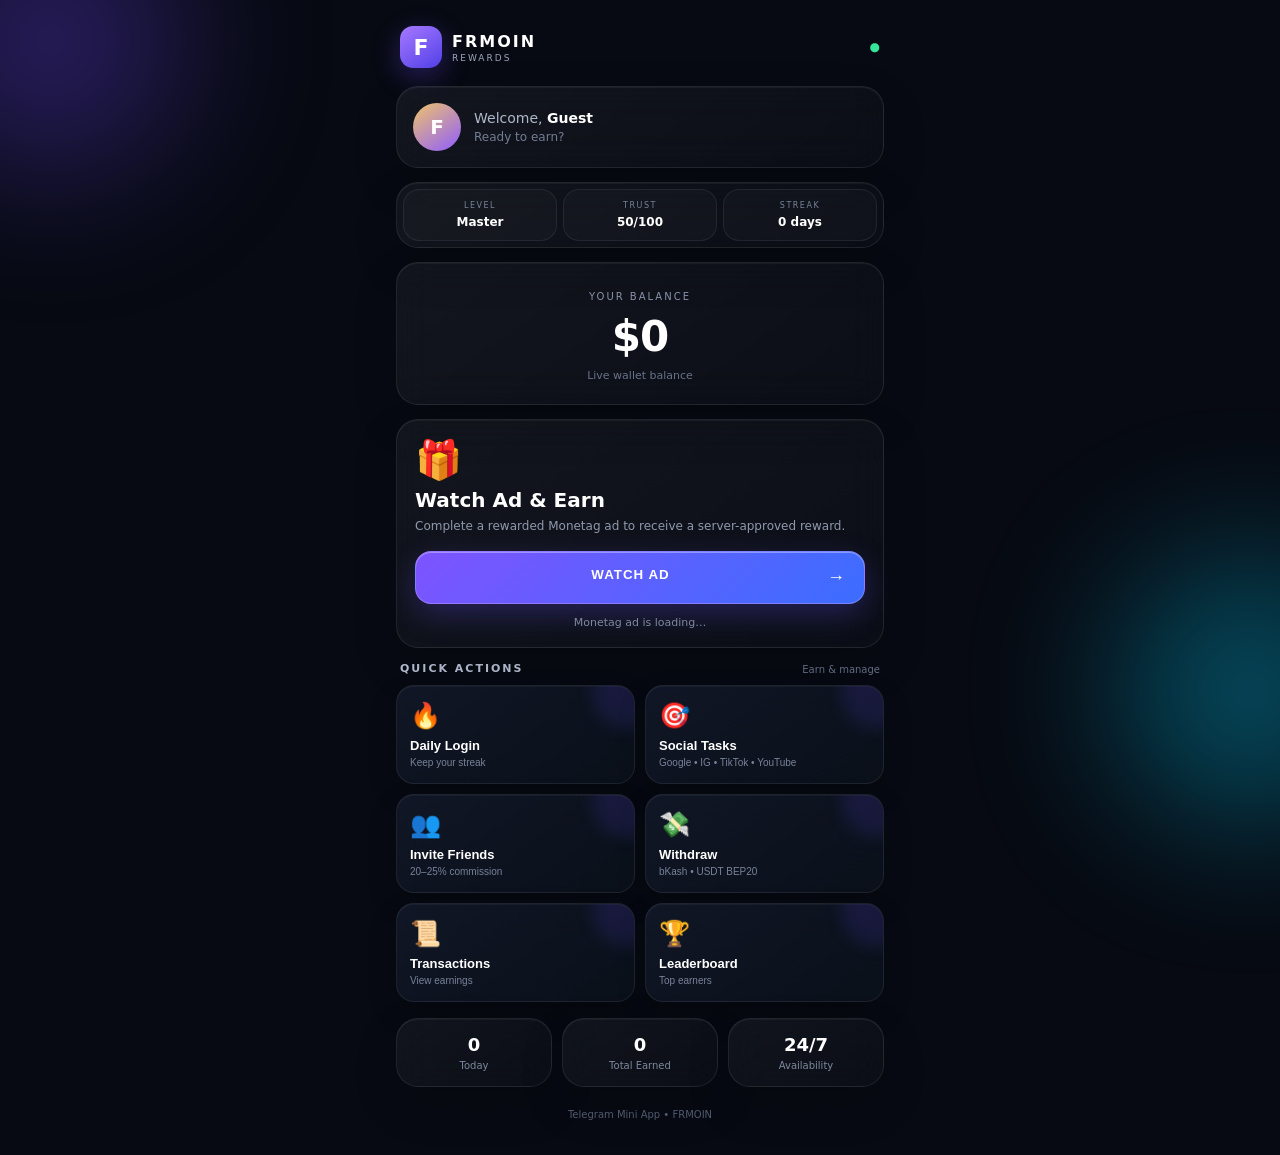
==== index.html @ 94f0098f "Finalize FRMOIN Home UI stats styling" ====
<!doctype html>
<html lang="en">
<head>
  <meta charset="UTF-8">
  <meta name="viewport" content="width=device-width,initial-scale=1,viewport-fit=cover">
  <meta name="theme-color" content="#080b14">
  <title>FRMOIN Rewards</title>
  <link rel="stylesheet" href="assets/css/style.css">
  <style>.profile-stats{display:grid;grid-template-columns:repeat(3,1fr);gap:6px;padding:6px;margin-bottom:14px}.profile-stats div{text-align:center;padding:11px 4px;border:1px solid #ffffff12;border-radius:16px;background:#ffffff06}.profile-stats span{display:block;font-size:8px;letter-spacing:1.5px;color:#78839a}.profile-stats b{display:block;margin-top:5px;font-size:12px}</style>
  <script src="https://telegram.org/js/telegram-web-app.js"></script>
  <script src="//libtl.com/sdk.js" data-zone="11691259" data-sdk="show_11691259"></script>
</head>
<body>
  <div class="bg-orb orb-a"></div><div class="bg-orb orb-b"></div>
  <main class="app-shell">
    <header class="topbar"><div class="brand"><span class="brand-icon">F</span><div><b>FRMOIN</b><small>REWARDS</small></div></div><div class="status-dot">●</div></header>
    <section class="hero glass"><div class="avatar" id="avatar">F</div><div class="welcome">Welcome, <strong id="username">Guest</strong><span>Ready to earn?</span></div></section>
    <section class="profile-stats glass"><div><span>LEVEL</span><b id="level">Master</b></div><div><span>TRUST</span><b id="trustScore">50/100</b></div><div><span>STREAK</span><b id="dailyStreak">0 days</b></div></section>
    <section class="balance-card glass"><span class="label">YOUR BALANCE</span><div class="balance">$<span id="balance">0</span></div><div class="balance-sub">Live wallet balance</div></section>
    <section class="reward-card glass"><div class="reward-icon">🎁</div><div class="reward-copy"><h2>Watch Ad & Earn</h2><p>Complete a rewarded Monetag ad to receive a server-approved reward.</p></div><button id="watchAd" class="premium-btn">WATCH AD <span>→</span></button><p id="adStatus" class="status">Monetag ad is loading…</p></section>
    <section class="action-section"><div class="section-title"><span>QUICK ACTIONS</span><small>Earn & manage</small></div><div class="action-grid">
      <button class="action-btn" data-action="daily"><i>🔥</i><b>Daily Login</b><small>Keep your streak</small></button>
      <button class="action-btn" data-action="tasks"><i>🎯</i><b>Social Tasks</b><small>Google • IG • TikTok • YouTube</small></button>
      <button class="action-btn" data-action="invite"><i>👥</i><b>Invite Friends</b><small>20–25% commission</small></button>
      <button class="action-btn" data-action="withdraw"><i>💸</i><b>Withdraw</b><small>bKash • USDT BEP20</small></button>
      <button class="action-btn" data-action="history"><i>📜</i><b>Transactions</b><small>View earnings</small></button>
      <button class="action-btn" data-action="leaderboard"><i>🏆</i><b>Leaderboard</b><small>Top earners</small></button>
    </div></section>
    <section class="quick-grid"><div class="mini-card glass"><b id="today">0</b><span>Today</span></div><div class="mini-card glass"><b id="total">0</b><span>Total Earned</span></div><div class="mini-card glass"><b>24/7</b><span>Availability</span></div></section>
    <footer>Telegram Mini App • FRMOIN</footer>
  </main>
  <script src="assets/js/app.js"></script>
</body>
</html>
---- assets/css/style.css ----
*{box-sizing:border-box}html,body{margin:0;min-height:100%;font-family:Inter,system-ui,-apple-system,BlinkMacSystemFont,"Segoe UI",sans-serif;background:#070a12;color:#fff}body{overflow-x:hidden}.bg-orb{position:fixed;width:260px;height:260px;border-radius:50%;filter:blur(80px);opacity:.35;pointer-events:none}.orb-a{top:-90px;left:-80px;background:#7048ff}.orb-b{right:-100px;bottom:80px;background:#00d4ff}.app-shell{position:relative;z-index:1;width:min(100%,520px);margin:auto;padding:18px 16px 30px}.topbar{display:flex;align-items:center;justify-content:space-between;padding:8px 4px 18px}.brand{display:flex;align-items:center;gap:10px}.brand-icon{width:42px;height:42px;display:grid;place-items:center;border-radius:13px;background:linear-gradient(145deg,#a779ff,#5140e8);box-shadow:0 8px 28px #6c4cff55;font-weight:900;font-size:22px}.brand b{display:block;letter-spacing:2px;font-size:16px}.brand small{display:block;color:#9da6bd;letter-spacing:2px;font-size:9px;margin-top:2px}.status-dot{color:#35e69a;font-size:12px}.glass{border:1px solid #ffffff16;background:linear-gradient(145deg,#ffffff0d,#ffffff05);box-shadow:0 18px 45px #00000025,inset 0 1px #ffffff0c;backdrop-filter:blur(18px);border-radius:22px}.hero{display:flex;align-items:center;gap:13px;padding:16px;margin-bottom:14px}.avatar{width:48px;height:48px;border-radius:50%;display:grid;place-items:center;background:linear-gradient(145deg,#f0c36a,#8f5dff);font-size:20px;font-weight:800}.welcome{font-size:14px;color:#aeb7cb}.welcome strong{color:#fff}.welcome span{display:block;font-size:12px;color:#727d95;margin-top:4px}.balance-card{padding:22px;margin-bottom:14px;text-align:center}.label{font-size:10px;letter-spacing:2px;color:#8993aa}.balance{margin:8px 0;font-size:42px;font-weight:900;letter-spacing:-1px}.balance small{font-size:12px;letter-spacing:1px;color:#b4bed2}.balance-sub{font-size:11px;color:#68738b}.reward-card{padding:18px;margin-bottom:14px}.reward-icon{font-size:38px;margin-bottom:6px}.reward-copy h2{font-size:20px;margin:0 0 5px}.reward-copy p{font-size:12px;color:#8f99ae;margin:0 0 16px;line-height:1.5}.premium-btn{width:100%;border:1px solid #c7a8ff66;border-radius:16px;padding:15px 18px;color:#fff;font-weight:800;letter-spacing:1px;background:linear-gradient(135deg,#7d54ff,#3c6dff);box-shadow:0 10px 30px #624cff45,inset 0 1px #ffffff55;cursor:pointer;transition:.2s transform,.2s filter}.premium-btn:active{transform:scale(.98);filter:brightness(1.12)}.premium-btn:disabled{opacity:.55;cursor:not-allowed}.premium-btn span{float:right;font-size:18px}.status{font-size:11px;color:#7f8aa0;text-align:center;margin:12px 0 0}.action-section{margin:4px 0 16px}.section-title{display:flex;align-items:end;justify-content:space-between;padding:0 4px 10px}.section-title span{font-size:11px;letter-spacing:2px;font-weight:800;color:#b9c2d6}.section-title small{font-size:10px;color:#68738b}.action-grid{display:grid;grid-template-columns:repeat(2,1fr);gap:10px}.action-btn{position:relative;min-height:96px;padding:15px 13px;text-align:left;border:1px solid #ffffff12;border-radius:18px;color:#fff;background:linear-gradient(145deg,#111827ee,#0c111bdd);box-shadow:0 12px 30px #00000028,inset 0 1px #ffffff0b;cursor:pointer;transition:transform .2s,filter .2s,border-color .2s;overflow:hidden}.action-btn:before{content:"";position:absolute;width:70px;height:70px;right:-28px;top:-28px;border-radius:50%;background:#654cff22;filter:blur(8px)}.action-btn:hover{transform:translateY(-2px);filter:brightness(1.12);border-color:#7c5cff55}.action-btn:active{transform:scale(.97)}.action-btn i{display:block;font-style:normal;font-size:25px;margin-bottom:8px}.action-btn b{display:block;font-size:13px}.action-btn small{display:block;margin-top:4px;color:#78839a;font-size:10px}.quick-grid{display:grid;grid-template-columns:repeat(3,1fr);gap:10px}.mini-card{padding:15px 8px;text-align:center}.mini-card b{display:block;font-size:18px}.mini-card span{display:block;margin-top:5px;font-size:10px;color:#7e899f}footer{text-align:center;color:#555f74;font-size:10px;padding:22px 0 5px}@media(max-width:370px){.action-grid{gap:8px}.action-btn{padding:13px 11px}}@media(prefers-reduced-motion:no-preference){.glass{animation:rise .45s ease both}.action-btn{animation:rise .45s ease both}@keyframes rise{from{opacity:0;transform:translateY(8px)}to{opacity:1;transform:none}}}
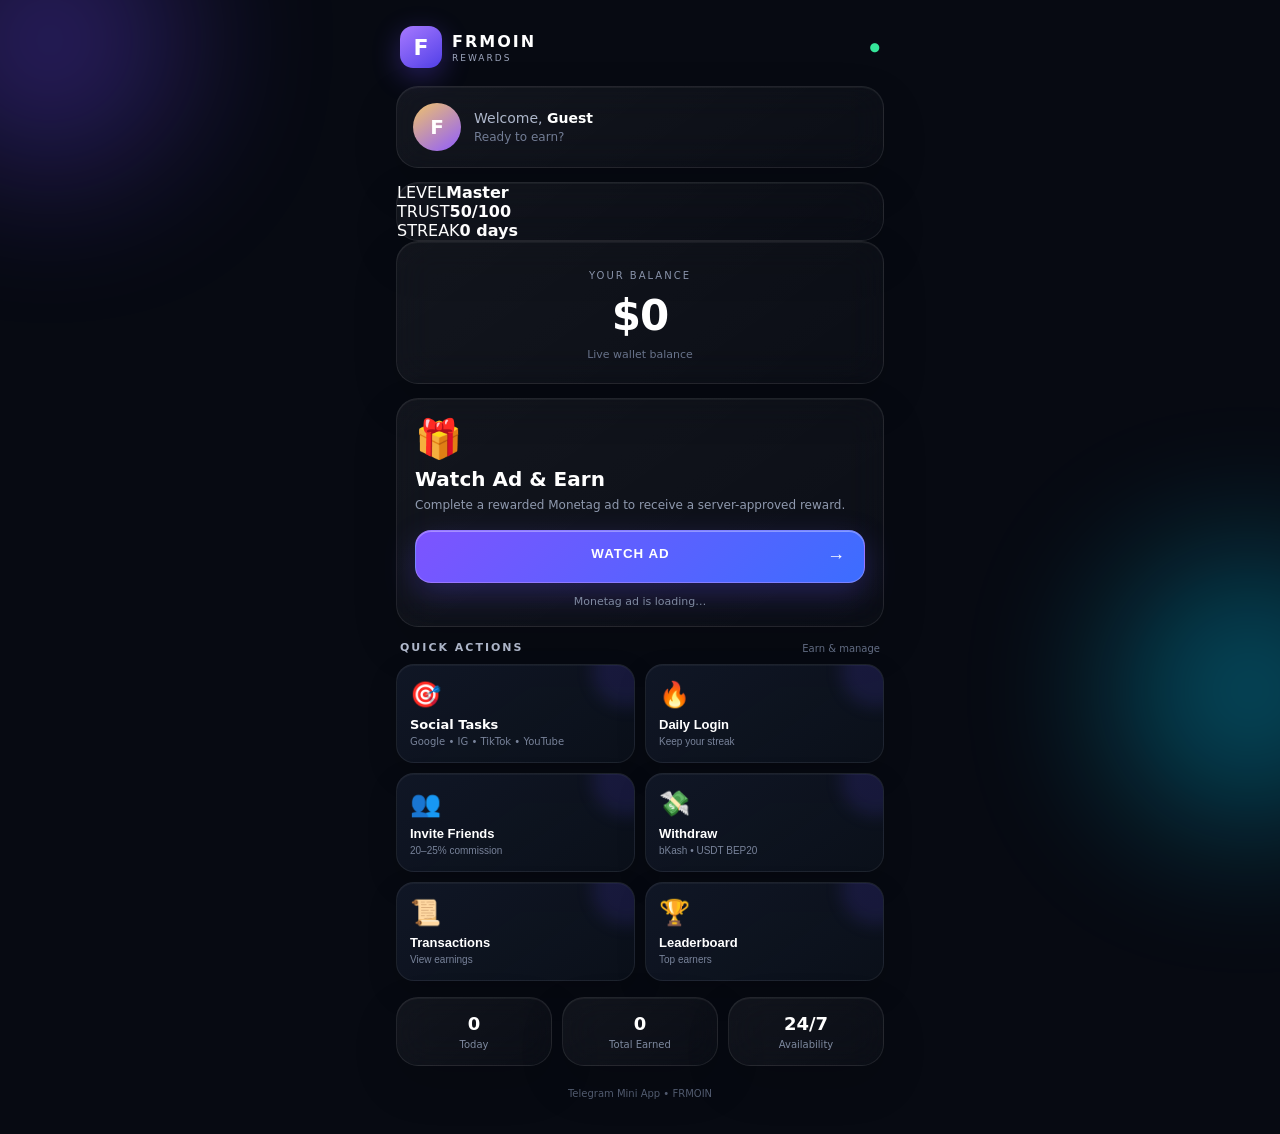
==== commit f9686738: "Link Home Social Tasks button to Tasks page" ====
--- a/index.html
+++ b/index.html
@@ -1,34 +1,9 @@
 <!doctype html>
 <html lang="en">
 <head>
-  <meta charset="UTF-8">
-  <meta name="viewport" content="width=device-width,initial-scale=1,viewport-fit=cover">
-  <meta name="theme-color" content="#080b14">
-  <title>FRMOIN Rewards</title>
+  <meta charset="UTF-8"><meta name="viewport" content="width=device-width,initial-scale=1,viewport-fit=cover"><meta name="theme-color" content="#080b14"><title>FRMOIN Rewards</title>
   <link rel="stylesheet" href="assets/css/style.css">
-  <style>.profile-stats{display:grid;grid-template-columns:repeat(3,1fr);gap:6px;padding:6px;margin-bottom:14px}.profile-stats div{text-align:center;padding:11px 4px;border:1px solid #ffffff12;border-radius:16px;background:#ffffff06}.profile-stats span{display:block;font-size:8px;letter-spacing:1.5px;color:#78839a}.profile-stats b{display:block;margin-top:5px;font-size:12px}</style>
   <script src="https://telegram.org/js/telegram-web-app.js"></script>
   <script src="//libtl.com/sdk.js" data-zone="11691259" data-sdk="show_11691259"></script>
 </head>
-<body>
-  <div class="bg-orb orb-a"></div><div class="bg-orb orb-b"></div>
-  <main class="app-shell">
-    <header class="topbar"><div class="brand"><span class="brand-icon">F</span><div><b>FRMOIN</b><small>REWARDS</small></div></div><div class="status-dot">●</div></header>
-    <section class="hero glass"><div class="avatar" id="avatar">F</div><div class="welcome">Welcome, <strong id="username">Guest</strong><span>Ready to earn?</span></div></section>
-    <section class="profile-stats glass"><div><span>LEVEL</span><b id="level">Master</b></div><div><span>TRUST</span><b id="trustScore">50/100</b></div><div><span>STREAK</span><b id="dailyStreak">0 days</b></div></section>
-    <section class="balance-card glass"><span class="label">YOUR BALANCE</span><div class="balance">$<span id="balance">0</span></div><div class="balance-sub">Live wallet balance</div></section>
-    <section class="reward-card glass"><div class="reward-icon">🎁</div><div class="reward-copy"><h2>Watch Ad & Earn</h2><p>Complete a rewarded Monetag ad to receive a server-approved reward.</p></div><button id="watchAd" class="premium-btn">WATCH AD <span>→</span></button><p id="adStatus" class="status">Monetag ad is loading…</p></section>
-    <section class="action-section"><div class="section-title"><span>QUICK ACTIONS</span><small>Earn & manage</small></div><div class="action-grid">
-      <button class="action-btn" data-action="daily"><i>🔥</i><b>Daily Login</b><small>Keep your streak</small></button>
-      <button class="action-btn" data-action="tasks"><i>🎯</i><b>Social Tasks</b><small>Google • IG • TikTok • YouTube</small></button>
-      <button class="action-btn" data-action="invite"><i>👥</i><b>Invite Friends</b><small>20–25% commission</small></button>
-      <button class="action-btn" data-action="withdraw"><i>💸</i><b>Withdraw</b><small>bKash • USDT BEP20</small></button>
-      <button class="action-btn" data-action="history"><i>📜</i><b>Transactions</b><small>View earnings</small></button>
-      <button class="action-btn" data-action="leaderboard"><i>🏆</i><b>Leaderboard</b><small>Top earners</small></button>
-    </div></section>
-    <section class="quick-grid"><div class="mini-card glass"><b id="today">0</b><span>Today</span></div><div class="mini-card glass"><b id="total">0</b><span>Total Earned</span></div><div class="mini-card glass"><b>24/7</b><span>Availability</span></div></section>
-    <footer>Telegram Mini App • FRMOIN</footer>
-  </main>
-  <script src="assets/js/app.js"></script>
-</body>
-</html>
+<body><div class="bg-orb orb-a"></div><div class="bg-orb orb-b"></div><main class="app-shell"><header class="topbar"><div class="brand"><span class="brand-icon">F</span><div><b>FRMOIN</b><small>REWARDS</small></div></div><div class="status-dot">●</div></header><section class="hero glass"><div class="avatar" id="avatar">F</div><div class="welcome">Welcome, <strong id="username">Guest</strong><span>Ready to earn?</span></div></section><section class="profile-stats glass"><div><span>LEVEL</span><b id="level">Master</b></div><div><span>TRUST</span><b id="trustScore">50/100</b></div><div><span>STREAK</span><b id="dailyStreak">0 days</b></div></section><section class="balance-card glass"><span class="label">YOUR BALANCE</span><div class="balance">$<span id="balance">0</span></div><div class="balance-sub">Live wallet balance</div></section><section class="reward-card glass"><div class="reward-icon">🎁</div><div class="reward-copy"><h2>Watch Ad & Earn</h2><p>Complete a rewarded Monetag ad to receive a server-approved reward.</p></div><button id="watchAd" class="premium-btn">WATCH AD <span>→</span></button><p id="adStatus" class="status">Monetag ad is loading…</p></section><section class="action-section"><div class="section-title"><span>QUICK ACTIONS</span><small>Earn & manage</small></div><div class="action-grid"><a class="action-btn" href="tasks.html" style="text-decoration:none"><i>🎯</i><b>Social Tasks</b><small>Google • IG • TikTok • YouTube</small></a><button class="action-btn" data-action="daily"><i>🔥</i><b>Daily Login</b><small>Keep your streak</small></button><button class="action-btn" data-action="invite"><i>👥</i><b>Invite Friends</b><small>20–25% commission</small></button><button class="action-btn" data-action="withdraw"><i>💸</i><b>Withdraw</b><small>bKash • USDT BEP20</small></button><button class="action-btn" data-action="history"><i>📜</i><b>Transactions</b><small>View earnings</small></button><button class="action-btn" data-action="leaderboard"><i>🏆</i><b>Leaderboard</b><small>Top earners</small></button></div></section><section class="quick-grid"><div class="mini-card glass"><b id="today">0</b><span>Today</span></div><div class="mini-card glass"><b id="total">0</b><span>Total Earned</span></div><div class="mini-card glass"><b>24/7</b><span>Availability</span></div></section><footer>Telegram Mini App • FRMOIN</footer></main><script src="assets/js/app.js"></script></body></html>
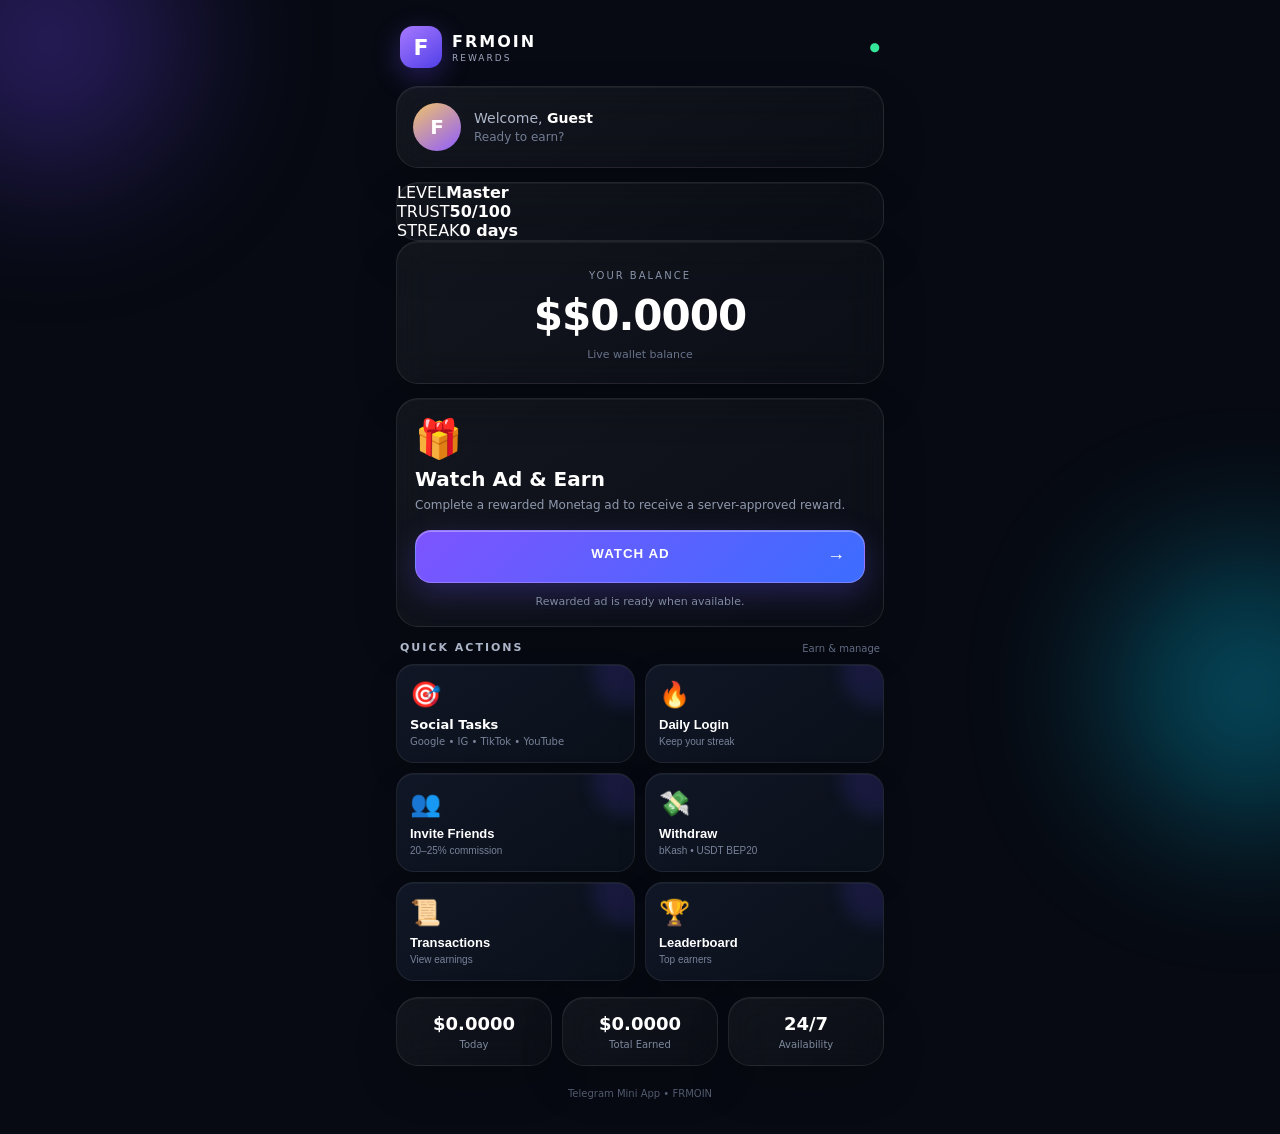
==== commit 42648014: "Enable Monetag In-App Interstitial auto ads without wallet rewards" ====
--- a/index.html
+++ b/index.html
@@ -4,6 +4,7 @@
   <meta charset="UTF-8"><meta name="viewport" content="width=device-width,initial-scale=1,viewport-fit=cover"><meta name="theme-color" content="#080b14"><title>FRMOIN Rewards</title>
   <link rel="stylesheet" href="assets/css/style.css">
   <script src="https://telegram.org/js/telegram-web-app.js"></script>
-  <script src="//libtl.com/sdk.js" data-zone="11691259" data-sdk="show_11691259"></script>
+  <!-- Monetag: In-App Interstitial auto ads. These ads are monetization-only and never call the reward API. -->
+  <script src="//libtl.com/sdk.js" data-zone="11691259" data-sdk="show_11691259" data-auto="10/1/60/15/0"></script>
 </head>
-<body><div class="bg-orb orb-a"></div><div class="bg-orb orb-b"></div><main class="app-shell"><header class="topbar"><div class="brand"><span class="brand-icon">F</span><div><b>FRMOIN</b><small>REWARDS</small></div></div><div class="status-dot">●</div></header><section class="hero glass"><div class="avatar" id="avatar">F</div><div class="welcome">Welcome, <strong id="username">Guest</strong><span>Ready to earn?</span></div></section><section class="profile-stats glass"><div><span>LEVEL</span><b id="level">Master</b></div><div><span>TRUST</span><b id="trustScore">50/100</b></div><div><span>STREAK</span><b id="dailyStreak">0 days</b></div></section><section class="balance-card glass"><span class="label">YOUR BALANCE</span><div class="balance">$<span id="balance">0</span></div><div class="balance-sub">Live wallet balance</div></section><section class="reward-card glass"><div class="reward-icon">🎁</div><div class="reward-copy"><h2>Watch Ad & Earn</h2><p>Complete a rewarded Monetag ad to receive a server-approved reward.</p></div><button id="watchAd" class="premium-btn">WATCH AD <span>→</span></button><p id="adStatus" class="status">Monetag ad is loading…</p></section><section class="action-section"><div class="section-title"><span>QUICK ACTIONS</span><small>Earn & manage</small></div><div class="action-grid"><a class="action-btn" href="tasks.html" style="text-decoration:none"><i>🎯</i><b>Social Tasks</b><small>Google • IG • TikTok • YouTube</small></a><button class="action-btn" data-action="daily"><i>🔥</i><b>Daily Login</b><small>Keep your streak</small></button><button class="action-btn" data-action="invite"><i>👥</i><b>Invite Friends</b><small>20–25% commission</small></button><button class="action-btn" data-action="withdraw"><i>💸</i><b>Withdraw</b><small>bKash • USDT BEP20</small></button><button class="action-btn" data-action="history"><i>📜</i><b>Transactions</b><small>View earnings</small></button><button class="action-btn" data-action="leaderboard"><i>🏆</i><b>Leaderboard</b><small>Top earners</small></button></div></section><section class="quick-grid"><div class="mini-card glass"><b id="today">0</b><span>Today</span></div><div class="mini-card glass"><b id="total">0</b><span>Total Earned</span></div><div class="mini-card glass"><b>24/7</b><span>Availability</span></div></section><footer>Telegram Mini App • FRMOIN</footer></main><script src="assets/js/app.js"></script></body></html>+<body><div class="bg-orb orb-a"></div><div class="bg-orb orb-b"></div><main class="app-shell"><header class="topbar"><div class="brand"><span class="brand-icon">F</span><div><b>FRMOIN</b><small>REWARDS</small></div></div><div class="status-dot">●</div></header><section class="hero glass"><div class="avatar" id="avatar">F</div><div class="welcome">Welcome, <strong id="username">Guest</strong><span>Ready to earn?</span></div></section><section class="profile-stats glass"><div><span>LEVEL</span><b id="level">Master</b></div><div><span>TRUST</span><b id="trustScore">50/100</b></div><div><span>STREAK</span><b id="dailyStreak">0 days</b></div></section><section class="balance-card glass"><span class="label">YOUR BALANCE</span><div class="balance">$<span id="balance">0</span></div><div class="balance-sub">Live wallet balance</div></section><section class="reward-card glass"><div class="reward-icon">🎁</div><div class="reward-copy"><h2>Watch Ad & Earn</h2><p>Complete a rewarded Monetag ad to receive a server-approved reward.</p></div><button id="watchAd" class="premium-btn">WATCH AD <span>→</span></button><p id="adStatus" class="status">Rewarded ad is ready when available.</p></section><section class="action-section"><div class="section-title"><span>QUICK ACTIONS</span><small>Earn & manage</small></div><div class="action-grid"><a class="action-btn" href="tasks.html" style="text-decoration:none"><i>🎯</i><b>Social Tasks</b><small>Google • IG • TikTok • YouTube</small></a><button class="action-btn" data-action="daily"><i>🔥</i><b>Daily Login</b><small>Keep your streak</small></button><button class="action-btn" data-action="invite"><i>👥</i><b>Invite Friends</b><small>20–25% commission</small></button><button class="action-btn" data-action="withdraw"><i>💸</i><b>Withdraw</b><small>bKash • USDT BEP20</small></button><button class="action-btn" data-action="history"><i>📜</i><b>Transactions</b><small>View earnings</small></button><button class="action-btn" data-action="leaderboard"><i>🏆</i><b>Leaderboard</b><small>Top earners</small></button></div></section><section class="quick-grid"><div class="mini-card glass"><b id="today">0</b><span>Today</span></div><div class="mini-card glass"><b id="total">0</b><span>Total Earned</span></div><div class="mini-card glass"><b>24/7</b><span>Availability</span></div></section><footer>Telegram Mini App • FRMOIN</footer></main><script src="assets/js/app.js"></script></body></html>
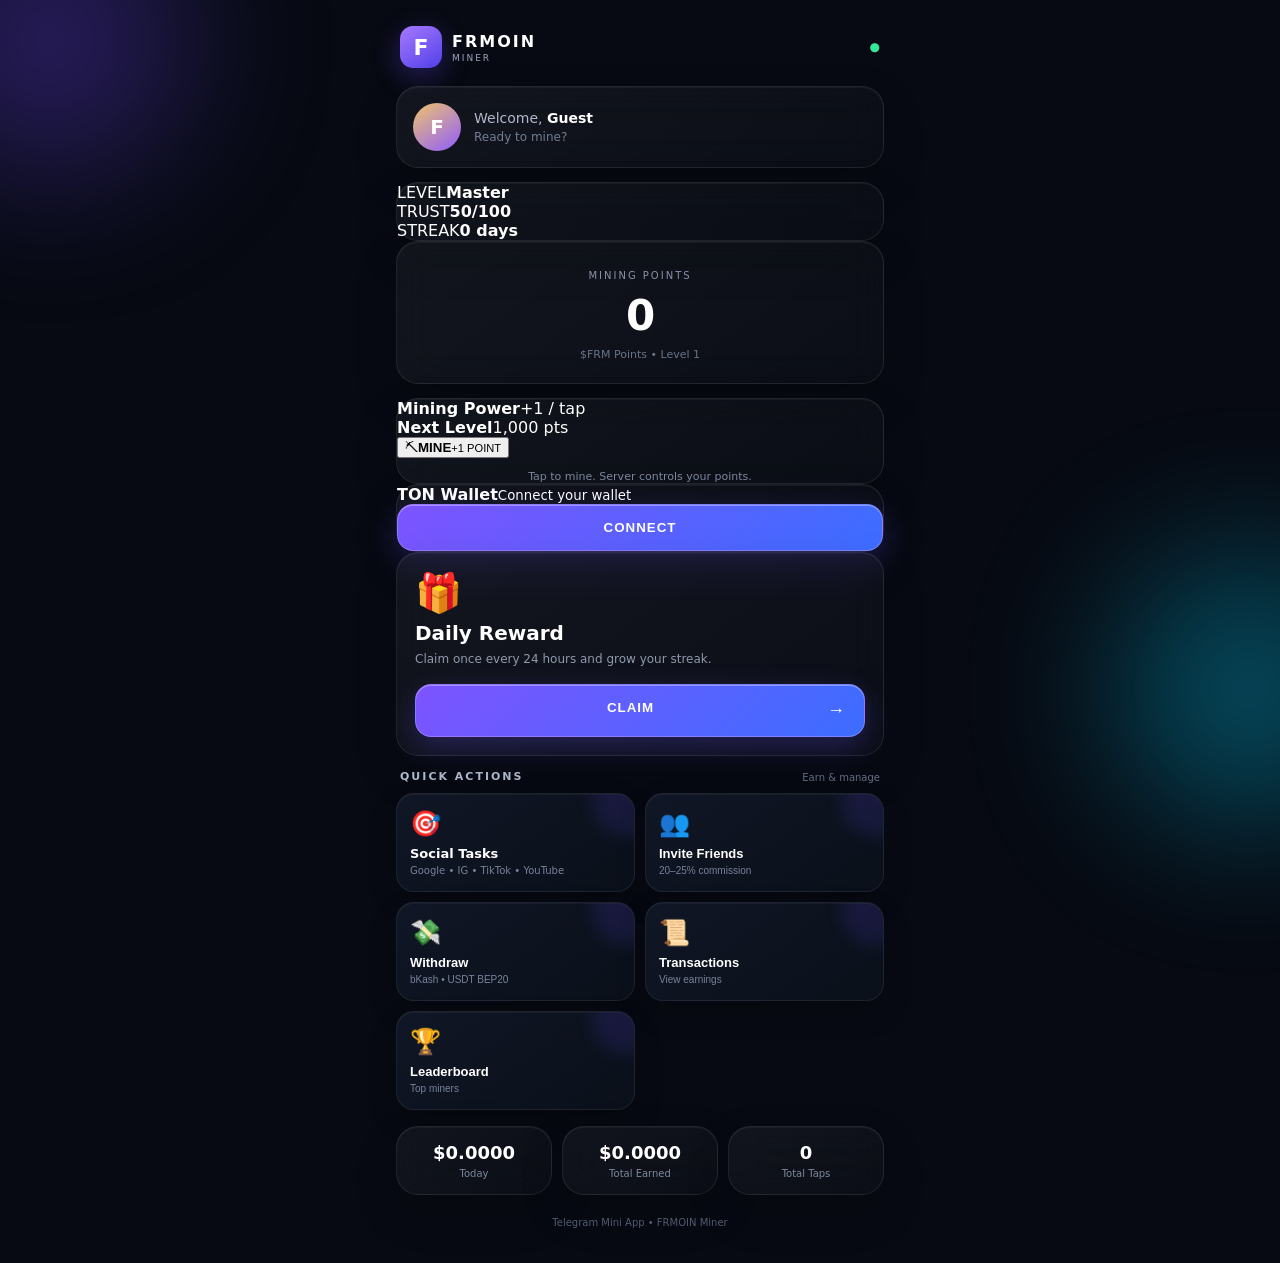
==== commit 755f8109: "Add FRMOIN mining UI and TON wallet button" ====
--- a/index.html
+++ b/index.html
@@ -1,10 +1,48 @@
 <!doctype html>
 <html lang="en">
 <head>
-  <meta charset="UTF-8"><meta name="viewport" content="width=device-width,initial-scale=1,viewport-fit=cover"><meta name="theme-color" content="#080b14"><title>FRMOIN Rewards</title>
+  <meta charset="UTF-8">
+  <meta name="viewport" content="width=device-width,initial-scale=1,viewport-fit=cover,user-scalable=no">
+  <meta name="theme-color" content="#070a12">
+  <title>FRMOIN Miner</title>
   <link rel="stylesheet" href="assets/css/style.css">
   <script src="https://telegram.org/js/telegram-web-app.js"></script>
-  <!-- Monetag: In-App Interstitial auto ads. These ads are monetization-only and never call the reward API. -->
   <script src="//libtl.com/sdk.js" data-zone="11691259" data-sdk="show_11691259" data-auto="10/1/60/15/0"></script>
 </head>
-<body><div class="bg-orb orb-a"></div><div class="bg-orb orb-b"></div><main class="app-shell"><header class="topbar"><div class="brand"><span class="brand-icon">F</span><div><b>FRMOIN</b><small>REWARDS</small></div></div><div class="status-dot">●</div></header><section class="hero glass"><div class="avatar" id="avatar">F</div><div class="welcome">Welcome, <strong id="username">Guest</strong><span>Ready to earn?</span></div></section><section class="profile-stats glass"><div><span>LEVEL</span><b id="level">Master</b></div><div><span>TRUST</span><b id="trustScore">50/100</b></div><div><span>STREAK</span><b id="dailyStreak">0 days</b></div></section><section class="balance-card glass"><span class="label">YOUR BALANCE</span><div class="balance">$<span id="balance">0</span></div><div class="balance-sub">Live wallet balance</div></section><section class="reward-card glass"><div class="reward-icon">🎁</div><div class="reward-copy"><h2>Watch Ad & Earn</h2><p>Complete a rewarded Monetag ad to receive a server-approved reward.</p></div><button id="watchAd" class="premium-btn">WATCH AD <span>→</span></button><p id="adStatus" class="status">Rewarded ad is ready when available.</p></section><section class="action-section"><div class="section-title"><span>QUICK ACTIONS</span><small>Earn & manage</small></div><div class="action-grid"><a class="action-btn" href="tasks.html" style="text-decoration:none"><i>🎯</i><b>Social Tasks</b><small>Google • IG • TikTok • YouTube</small></a><button class="action-btn" data-action="daily"><i>🔥</i><b>Daily Login</b><small>Keep your streak</small></button><button class="action-btn" data-action="invite"><i>👥</i><b>Invite Friends</b><small>20–25% commission</small></button><button class="action-btn" data-action="withdraw"><i>💸</i><b>Withdraw</b><small>bKash • USDT BEP20</small></button><button class="action-btn" data-action="history"><i>📜</i><b>Transactions</b><small>View earnings</small></button><button class="action-btn" data-action="leaderboard"><i>🏆</i><b>Leaderboard</b><small>Top earners</small></button></div></section><section class="quick-grid"><div class="mini-card glass"><b id="today">0</b><span>Today</span></div><div class="mini-card glass"><b id="total">0</b><span>Total Earned</span></div><div class="mini-card glass"><b>24/7</b><span>Availability</span></div></section><footer>Telegram Mini App • FRMOIN</footer></main><script src="assets/js/app.js"></script></body></html>+<body>
+<div class="bg-orb orb-a"></div><div class="bg-orb orb-b"></div>
+<main class="app-shell">
+  <header class="topbar"><div class="brand"><span class="brand-icon">F</span><div><b>FRMOIN</b><small>MINER</small></div></div><div class="status-dot">●</div></header>
+
+  <section class="hero glass"><div class="avatar" id="avatar">F</div><div class="welcome">Welcome, <strong id="username">Guest</strong><span>Ready to mine?</span></div></section>
+
+  <section class="profile-stats glass">
+    <div><span>LEVEL</span><b id="level">1</b></div><div><span>TRUST</span><b id="trustScore">50/100</b></div><div><span>STREAK</span><b id="dailyStreak">0 days</b></div>
+  </section>
+
+  <section class="balance-card glass"><span class="label">MINING POINTS</span><div class="balance"><span id="miningPoints">0</span></div><div class="balance-sub">$FRM Points • Level <span id="miningLevel">1</span></div></section>
+
+  <section class="mining-card glass">
+    <div class="mining-head"><div><b>Mining Power</b><span id="miningPower">+1 / tap</span></div><div><b id="nextLevelText">Next Level</b><span id="nextLevelReq">1,000 pts</span></div></div>
+    <div class="mine-progress"><div id="mineProgress"></div></div>
+    <button id="mineButton" class="mine-button"><span class="mine-coin">⛏</span><b>MINE</b><small id="mineReward">+1 POINT</small></button>
+    <p id="mineStatus" class="status">Tap to mine. Server controls your points.</p>
+  </section>
+
+  <section class="wallet-card glass"><div><b>TON Wallet</b><small id="walletStatus">Connect your wallet</small></div><button id="tonConnect" class="premium-btn">CONNECT</button></section>
+
+  <section class="reward-card glass"><div class="reward-icon">🎁</div><div class="reward-copy"><h2>Daily Reward</h2><p>Claim once every 24 hours and grow your streak.</p></div><button id="dailyButton" class="premium-btn">CLAIM <span>→</span></button></section>
+
+  <section class="action-section"><div class="section-title"><span>QUICK ACTIONS</span><small>Earn & manage</small></div><div class="action-grid">
+    <a class="action-btn" href="tasks.html" style="text-decoration:none"><i>🎯</i><b>Social Tasks</b><small>Google • IG • TikTok • YouTube</small></a>
+    <button class="action-btn" data-action="invite"><i>👥</i><b>Invite Friends</b><small>20–25% commission</small></button>
+    <button class="action-btn" data-action="withdraw"><i>💸</i><b>Withdraw</b><small>bKash • USDT BEP20</small></button>
+    <button class="action-btn" data-action="history"><i>📜</i><b>Transactions</b><small>View earnings</small></button>
+    <button class="action-btn" data-action="leaderboard"><i>🏆</i><b>Leaderboard</b><small>Top miners</small></button>
+  </div></section>
+
+  <section class="quick-grid"><div class="mini-card glass"><b id="today">0</b><span>Today</span></div><div class="mini-card glass"><b id="total">0</b><span>Total Earned</span></div><div class="mini-card glass"><b id="totalTaps">0</b><span>Total Taps</span></div></section>
+  <footer>Telegram Mini App • FRMOIN Miner</footer>
+</main>
+<script type="module" src="assets/js/app.js"></script>
+</body></html>
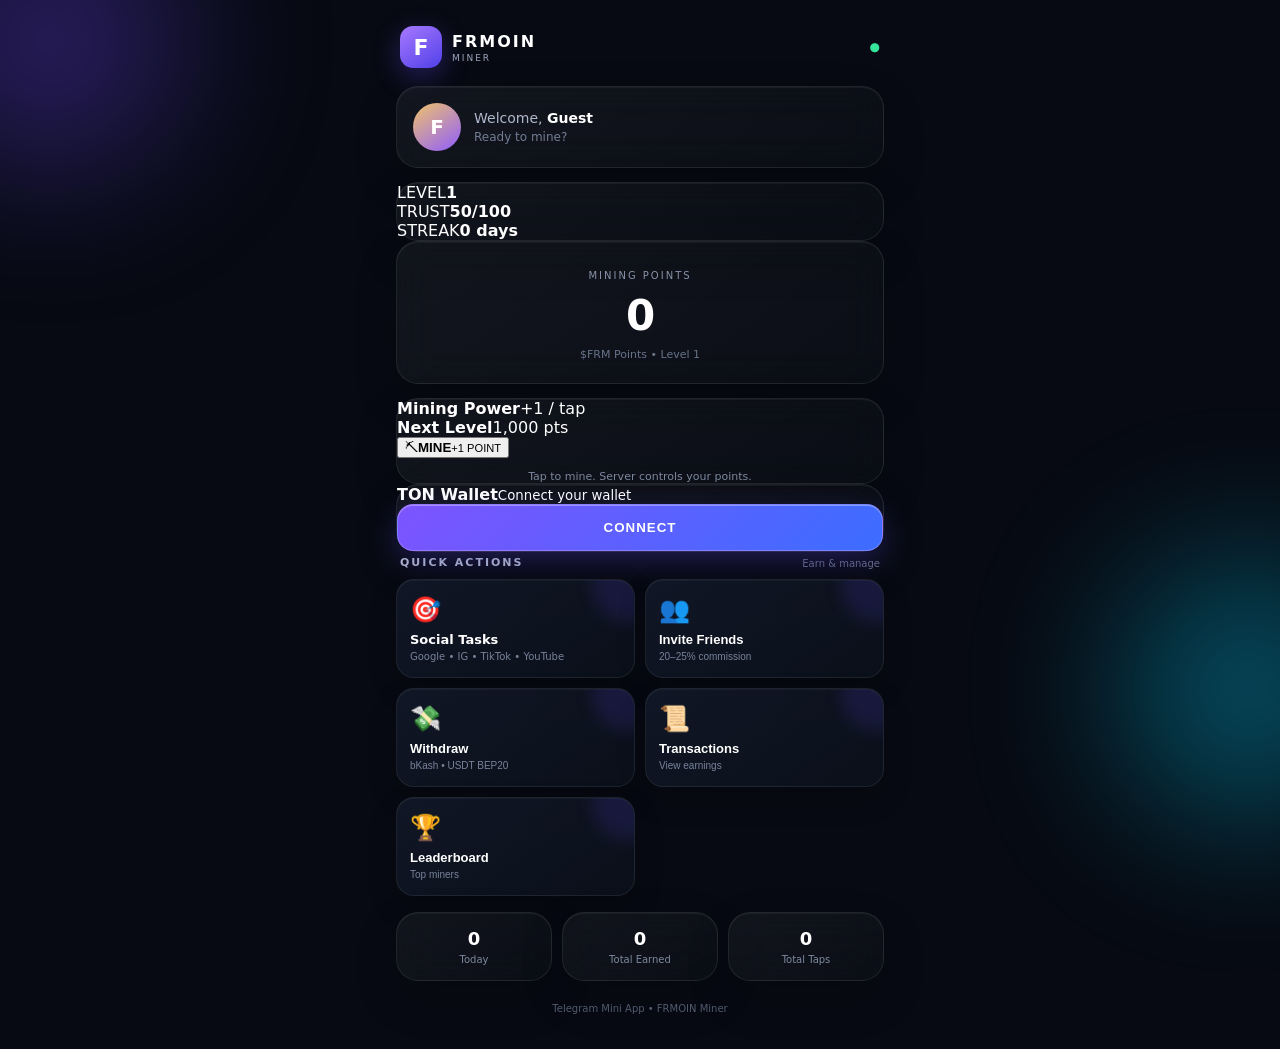
==== commit c2ea88fb: "Remove ads and ad reward UI" ====
--- a/index.html
+++ b/index.html
@@ -7,7 +7,6 @@
   <title>FRMOIN Miner</title>
   <link rel="stylesheet" href="assets/css/style.css">
   <script src="https://telegram.org/js/telegram-web-app.js"></script>
-  <script src="//libtl.com/sdk.js" data-zone="11691259" data-sdk="show_11691259" data-auto="10/1/60/15/0"></script>
 </head>
 <body>
 <div class="bg-orb orb-a"></div><div class="bg-orb orb-b"></div>
@@ -31,8 +30,6 @@
 
   <section class="wallet-card glass"><div><b>TON Wallet</b><small id="walletStatus">Connect your wallet</small></div><button id="tonConnect" class="premium-btn">CONNECT</button></section>
 
-  <section class="reward-card glass"><div class="reward-icon">🎁</div><div class="reward-copy"><h2>Daily Reward</h2><p>Claim once every 24 hours and grow your streak.</p></div><button id="dailyButton" class="premium-btn">CLAIM <span>→</span></button></section>
-
   <section class="action-section"><div class="section-title"><span>QUICK ACTIONS</span><small>Earn & manage</small></div><div class="action-grid">
     <a class="action-btn" href="tasks.html" style="text-decoration:none"><i>🎯</i><b>Social Tasks</b><small>Google • IG • TikTok • YouTube</small></a>
     <button class="action-btn" data-action="invite"><i>👥</i><b>Invite Friends</b><small>20–25% commission</small></button>
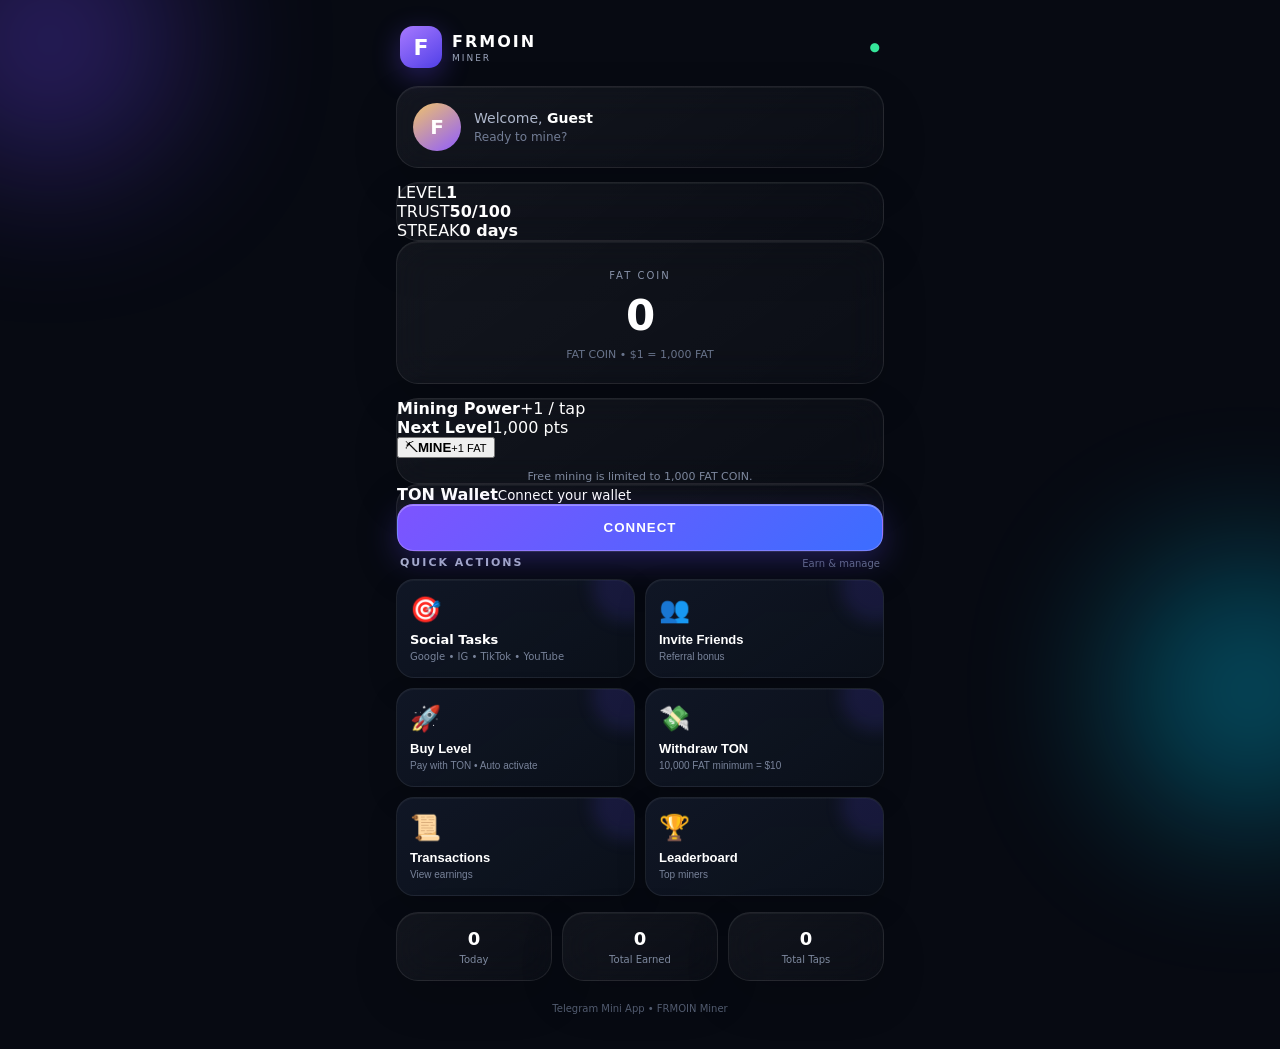
==== commit e3d3dbd1: "Update FRMOIN UI for FAT Coin and TON-only payments" ====
--- a/index.html
+++ b/index.html
@@ -19,21 +19,22 @@
     <div><span>LEVEL</span><b id="level">1</b></div><div><span>TRUST</span><b id="trustScore">50/100</b></div><div><span>STREAK</span><b id="dailyStreak">0 days</b></div>
   </section>
 
-  <section class="balance-card glass"><span class="label">MINING POINTS</span><div class="balance"><span id="miningPoints">0</span></div><div class="balance-sub">$FRM Points • Level <span id="miningLevel">1</span></div></section>
+  <section class="balance-card glass"><span class="label">FAT COIN</span><div class="balance"><span id="miningPoints">0</span></div><div class="balance-sub">FAT COIN • $1 = 1,000 FAT</div></section>
 
   <section class="mining-card glass">
     <div class="mining-head"><div><b>Mining Power</b><span id="miningPower">+1 / tap</span></div><div><b id="nextLevelText">Next Level</b><span id="nextLevelReq">1,000 pts</span></div></div>
     <div class="mine-progress"><div id="mineProgress"></div></div>
-    <button id="mineButton" class="mine-button"><span class="mine-coin">⛏</span><b>MINE</b><small id="mineReward">+1 POINT</small></button>
-    <p id="mineStatus" class="status">Tap to mine. Server controls your points.</p>
+    <button id="mineButton" class="mine-button"><span class="mine-coin">⛏</span><b>MINE</b><small id="mineReward">+1 FAT</small></button>
+    <p id="mineStatus" class="status">Free mining is limited to 1,000 FAT COIN.</p>
   </section>
 
   <section class="wallet-card glass"><div><b>TON Wallet</b><small id="walletStatus">Connect your wallet</small></div><button id="tonConnect" class="premium-btn">CONNECT</button></section>
 
   <section class="action-section"><div class="section-title"><span>QUICK ACTIONS</span><small>Earn & manage</small></div><div class="action-grid">
     <a class="action-btn" href="tasks.html" style="text-decoration:none"><i>🎯</i><b>Social Tasks</b><small>Google • IG • TikTok • YouTube</small></a>
-    <button class="action-btn" data-action="invite"><i>👥</i><b>Invite Friends</b><small>20–25% commission</small></button>
-    <button class="action-btn" data-action="withdraw"><i>💸</i><b>Withdraw</b><small>bKash • USDT BEP20</small></button>
+    <button class="action-btn" data-action="invite"><i>👥</i><b>Invite Friends</b><small>Referral bonus</small></button>
+    <button class="action-btn" data-action="levels"><i>🚀</i><b>Buy Level</b><small>Pay with TON • Auto activate</small></button>
+    <button class="action-btn" data-action="withdraw"><i>💸</i><b>Withdraw TON</b><small>10,000 FAT minimum = $10</small></button>
     <button class="action-btn" data-action="history"><i>📜</i><b>Transactions</b><small>View earnings</small></button>
     <button class="action-btn" data-action="leaderboard"><i>🏆</i><b>Leaderboard</b><small>Top miners</small></button>
   </div></section>
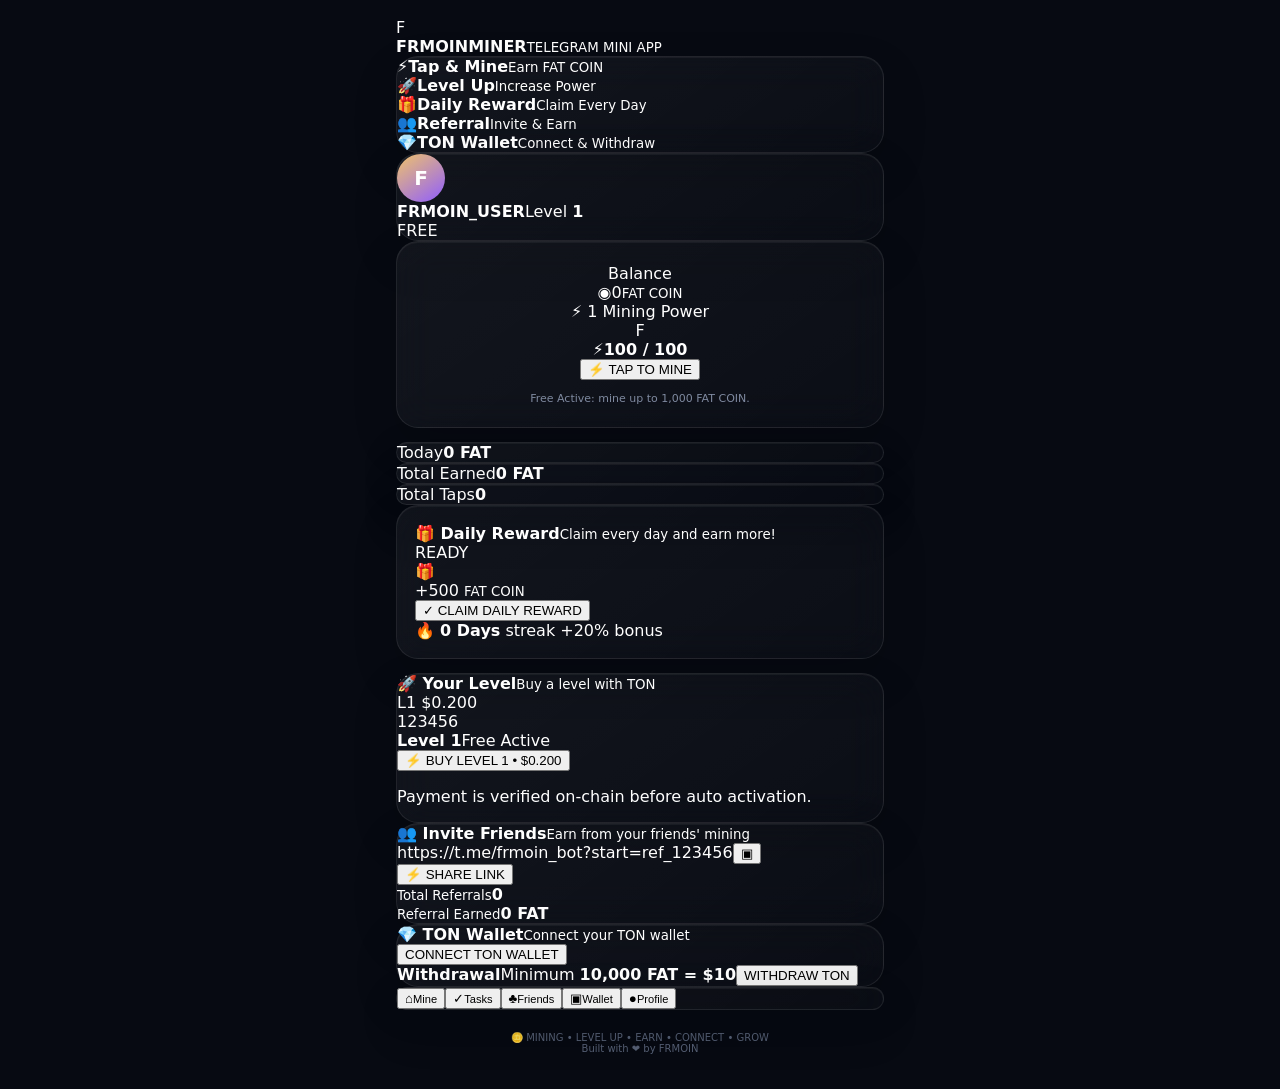
==== commit 389f98ca: "Redesign FRMOIN Miner UI to match provided reference" ====
--- a/index.html
+++ b/index.html
@@ -1,46 +1,2 @@
 <!doctype html>
-<html lang="en">
-<head>
-  <meta charset="UTF-8">
-  <meta name="viewport" content="width=device-width,initial-scale=1,viewport-fit=cover,user-scalable=no">
-  <meta name="theme-color" content="#070a12">
-  <title>FRMOIN Miner</title>
-  <link rel="stylesheet" href="assets/css/style.css">
-  <script src="https://telegram.org/js/telegram-web-app.js"></script>
-</head>
-<body>
-<div class="bg-orb orb-a"></div><div class="bg-orb orb-b"></div>
-<main class="app-shell">
-  <header class="topbar"><div class="brand"><span class="brand-icon">F</span><div><b>FRMOIN</b><small>MINER</small></div></div><div class="status-dot">●</div></header>
-
-  <section class="hero glass"><div class="avatar" id="avatar">F</div><div class="welcome">Welcome, <strong id="username">Guest</strong><span>Ready to mine?</span></div></section>
-
-  <section class="profile-stats glass">
-    <div><span>LEVEL</span><b id="level">1</b></div><div><span>TRUST</span><b id="trustScore">50/100</b></div><div><span>STREAK</span><b id="dailyStreak">0 days</b></div>
-  </section>
-
-  <section class="balance-card glass"><span class="label">FAT COIN</span><div class="balance"><span id="miningPoints">0</span></div><div class="balance-sub">FAT COIN • $1 = 1,000 FAT</div></section>
-
-  <section class="mining-card glass">
-    <div class="mining-head"><div><b>Mining Power</b><span id="miningPower">+1 / tap</span></div><div><b id="nextLevelText">Next Level</b><span id="nextLevelReq">1,000 pts</span></div></div>
-    <div class="mine-progress"><div id="mineProgress"></div></div>
-    <button id="mineButton" class="mine-button"><span class="mine-coin">⛏</span><b>MINE</b><small id="mineReward">+1 FAT</small></button>
-    <p id="mineStatus" class="status">Free mining is limited to 1,000 FAT COIN.</p>
-  </section>
-
-  <section class="wallet-card glass"><div><b>TON Wallet</b><small id="walletStatus">Connect your wallet</small></div><button id="tonConnect" class="premium-btn">CONNECT</button></section>
-
-  <section class="action-section"><div class="section-title"><span>QUICK ACTIONS</span><small>Earn & manage</small></div><div class="action-grid">
-    <a class="action-btn" href="tasks.html" style="text-decoration:none"><i>🎯</i><b>Social Tasks</b><small>Google • IG • TikTok • YouTube</small></a>
-    <button class="action-btn" data-action="invite"><i>👥</i><b>Invite Friends</b><small>Referral bonus</small></button>
-    <button class="action-btn" data-action="levels"><i>🚀</i><b>Buy Level</b><small>Pay with TON • Auto activate</small></button>
-    <button class="action-btn" data-action="withdraw"><i>💸</i><b>Withdraw TON</b><small>10,000 FAT minimum = $10</small></button>
-    <button class="action-btn" data-action="history"><i>📜</i><b>Transactions</b><small>View earnings</small></button>
-    <button class="action-btn" data-action="leaderboard"><i>🏆</i><b>Leaderboard</b><small>Top miners</small></button>
-  </div></section>
-
-  <section class="quick-grid"><div class="mini-card glass"><b id="today">0</b><span>Today</span></div><div class="mini-card glass"><b id="total">0</b><span>Total Earned</span></div><div class="mini-card glass"><b id="totalTaps">0</b><span>Total Taps</span></div></section>
-  <footer>Telegram Mini App • FRMOIN Miner</footer>
-</main>
-<script type="module" src="assets/js/app.js"></script>
-</body></html>
+<html lang="en"><head><meta charset="UTF-8"><meta name="viewport" content="width=device-width,initial-scale=1,viewport-fit=cover,user-scalable=no"><meta name="theme-color" content="#071019"><title>FRMOIN MINER</title><link rel="stylesheet" href="assets/css/style.css"><script src="https://telegram.org/js/telegram-web-app.js"></script></head><body><div class="stars"></div><div class="gold-glow glow-1"></div><div class="gold-glow glow-2"></div><main class="app-shell"><header class="brand-head"><div class="brand-logo">F</div><div class="brand-name"><b>FRMOIN</b><strong>MINER</strong><small>TELEGRAM MINI APP</small></div></header><nav class="feature-strip glass"><div><span>⚡</span><b>Tap & Mine</b><small>Earn FAT COIN</small></div><div><span>🚀</span><b>Level Up</b><small>Increase Power</small></div><div><span>🎁</span><b>Daily Reward</b><small>Claim Every Day</small></div><div><span>👥</span><b>Referral</b><small>Invite & Earn</small></div><div><span>💎</span><b>TON Wallet</b><small>Connect & Withdraw</small></div></nav><section class="user-row glass"><div class="avatar" id="avatar">F</div><div class="user-copy"><b id="username">FRMOIN_USER</b><span>Level <strong id="level">1</strong></span></div><div class="level-pill">FREE</div></section><section class="balance-card glass"><span class="eyebrow">Balance</span><div class="big-balance"><span class="coin-mini">◉</span><span id="miningPoints">0</span><small>FAT COIN</small></div><div class="power-pill">⚡ <span id="miningPower">1</span> Mining Power</div><div class="mine-orbit"><div class="orbit-ring"></div><div class="mine-coin">F</div></div><div class="energy"><span>⚡</span><b id="energyText">100 / 100</b></div><button id="mineButton" class="mine-button">⚡ TAP TO MINE</button><p id="mineStatus" class="status">Free Active: mine up to 1,000 FAT COIN.</p></section><section class="stats-grid"><div class="stat-card glass"><span>Today</span><b id="today">0 FAT</b></div><div class="stat-card glass"><span>Total Earned</span><b id="total">0 FAT</b></div><div class="stat-card glass"><span>Total Taps</span><b id="totalTaps">0</b></div></section><section class="reward-card glass"><div class="section-head"><div><b>🎁 Daily Reward</b><small>Claim every day and earn more!</small></div><span class="ready">READY</span></div><div class="gift">🎁</div><div class="reward-amount">+500 <small>FAT COIN</small></div><button class="green-btn" data-action="daily">✓ CLAIM DAILY REWARD</button><div class="streak">🔥 <b id="dailyStreak">0 Days</b> streak <span>+20% bonus</span></div></section><section class="levels-card glass"><div class="section-head"><div><b>🚀 Your Level</b><small>Buy a level with TON</small></div><span class="price">L1 $0.200</span></div><div class="level-track"><span>1</span><span>2</span><span>3</span><span>4</span><span>5</span><span>6</span></div><div class="level-info"><b>Level <span id="level2">1</span></b><span>Free Active</span></div><button class="gold-btn" data-action="levels">⚡ BUY LEVEL 1 • $0.200</button><p class="hint">Payment is verified on-chain before auto activation.</p></section><section class="referral-card glass"><div class="section-head"><div><b>👥 Invite Friends</b><small>Earn from your friends' mining</small></div></div><div class="ref-box"><span id="refLink">https://t.me/frmoin_bot?start=ref_123456</span><button data-action="invite">▣</button></div><button class="gold-btn" data-action="invite">⚡ SHARE LINK</button><div class="ref-stats"><div><small>Total Referrals</small><b id="refCount">0</b></div><div><small>Referral Earned</small><b id="refEarned">0 FAT</b></div></div></section><section class="wallet-card glass"><div class="section-head"><div><b>💎 TON Wallet</b><small id="walletStatus">Connect your TON wallet</small></div></div><button id="tonConnect" class="ton-btn">CONNECT TON WALLET</button><div class="withdraw-box"><b>Withdrawal</b><span>Minimum <strong>10,000 FAT = $10</strong></span><button data-action="withdraw">WITHDRAW TON</button></div></section><div class="bottom-nav glass"><button class="active"><span>⌂</span><small>Mine</small></button><button data-action="tasks"><span>✓</span><small>Tasks</small></button><button data-action="invite"><span>♣</span><small>Friends</small></button><button data-action="withdraw"><span>▣</span><small>Wallet</small></button><button data-action="profile"><span>●</span><small>Profile</small></button></div><footer>🪙 MINING • LEVEL UP • EARN • CONNECT • GROW<br><span>Built with ❤️ by FRMOIN</span></footer></main><script type="module" src="assets/js/app.js"></script></body></html>
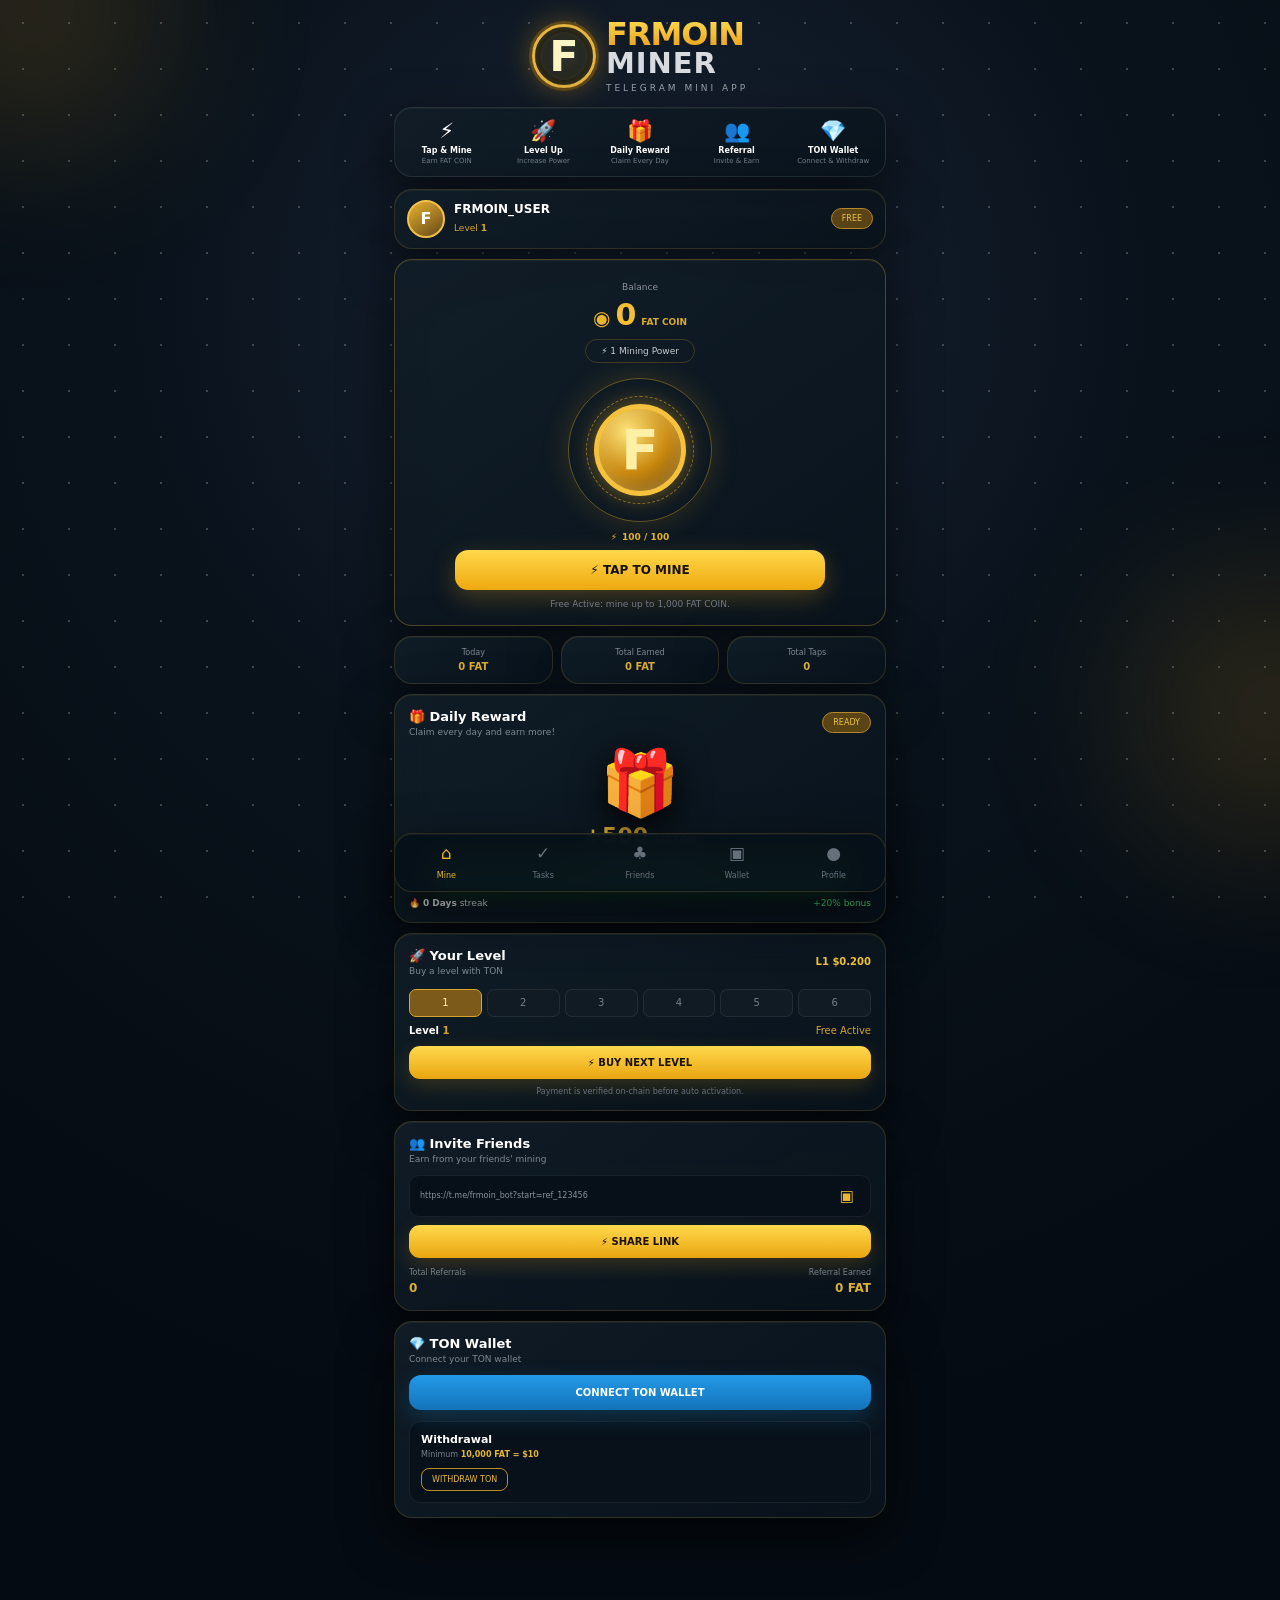
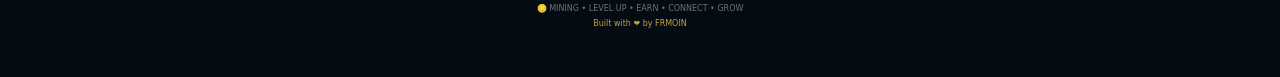
==== commit 944b8b9f: "Connect FRMOIN Miner home navigation to new design screens" ====
--- a/index.html
+++ b/index.html
@@ -1,2 +1 @@
-<!doctype html>
-<html lang="en"><head><meta charset="UTF-8"><meta name="viewport" content="width=device-width,initial-scale=1,viewport-fit=cover,user-scalable=no"><meta name="theme-color" content="#071019"><title>FRMOIN MINER</title><link rel="stylesheet" href="assets/css/style.css"><script src="https://telegram.org/js/telegram-web-app.js"></script></head><body><div class="stars"></div><div class="gold-glow glow-1"></div><div class="gold-glow glow-2"></div><main class="app-shell"><header class="brand-head"><div class="brand-logo">F</div><div class="brand-name"><b>FRMOIN</b><strong>MINER</strong><small>TELEGRAM MINI APP</small></div></header><nav class="feature-strip glass"><div><span>⚡</span><b>Tap & Mine</b><small>Earn FAT COIN</small></div><div><span>🚀</span><b>Level Up</b><small>Increase Power</small></div><div><span>🎁</span><b>Daily Reward</b><small>Claim Every Day</small></div><div><span>👥</span><b>Referral</b><small>Invite & Earn</small></div><div><span>💎</span><b>TON Wallet</b><small>Connect & Withdraw</small></div></nav><section class="user-row glass"><div class="avatar" id="avatar">F</div><div class="user-copy"><b id="username">FRMOIN_USER</b><span>Level <strong id="level">1</strong></span></div><div class="level-pill">FREE</div></section><section class="balance-card glass"><span class="eyebrow">Balance</span><div class="big-balance"><span class="coin-mini">◉</span><span id="miningPoints">0</span><small>FAT COIN</small></div><div class="power-pill">⚡ <span id="miningPower">1</span> Mining Power</div><div class="mine-orbit"><div class="orbit-ring"></div><div class="mine-coin">F</div></div><div class="energy"><span>⚡</span><b id="energyText">100 / 100</b></div><button id="mineButton" class="mine-button">⚡ TAP TO MINE</button><p id="mineStatus" class="status">Free Active: mine up to 1,000 FAT COIN.</p></section><section class="stats-grid"><div class="stat-card glass"><span>Today</span><b id="today">0 FAT</b></div><div class="stat-card glass"><span>Total Earned</span><b id="total">0 FAT</b></div><div class="stat-card glass"><span>Total Taps</span><b id="totalTaps">0</b></div></section><section class="reward-card glass"><div class="section-head"><div><b>🎁 Daily Reward</b><small>Claim every day and earn more!</small></div><span class="ready">READY</span></div><div class="gift">🎁</div><div class="reward-amount">+500 <small>FAT COIN</small></div><button class="green-btn" data-action="daily">✓ CLAIM DAILY REWARD</button><div class="streak">🔥 <b id="dailyStreak">0 Days</b> streak <span>+20% bonus</span></div></section><section class="levels-card glass"><div class="section-head"><div><b>🚀 Your Level</b><small>Buy a level with TON</small></div><span class="price">L1 $0.200</span></div><div class="level-track"><span>1</span><span>2</span><span>3</span><span>4</span><span>5</span><span>6</span></div><div class="level-info"><b>Level <span id="level2">1</span></b><span>Free Active</span></div><button class="gold-btn" data-action="levels">⚡ BUY LEVEL 1 • $0.200</button><p class="hint">Payment is verified on-chain before auto activation.</p></section><section class="referral-card glass"><div class="section-head"><div><b>👥 Invite Friends</b><small>Earn from your friends' mining</small></div></div><div class="ref-box"><span id="refLink">https://t.me/frmoin_bot?start=ref_123456</span><button data-action="invite">▣</button></div><button class="gold-btn" data-action="invite">⚡ SHARE LINK</button><div class="ref-stats"><div><small>Total Referrals</small><b id="refCount">0</b></div><div><small>Referral Earned</small><b id="refEarned">0 FAT</b></div></div></section><section class="wallet-card glass"><div class="section-head"><div><b>💎 TON Wallet</b><small id="walletStatus">Connect your TON wallet</small></div></div><button id="tonConnect" class="ton-btn">CONNECT TON WALLET</button><div class="withdraw-box"><b>Withdrawal</b><span>Minimum <strong>10,000 FAT = $10</strong></span><button data-action="withdraw">WITHDRAW TON</button></div></section><div class="bottom-nav glass"><button class="active"><span>⌂</span><small>Mine</small></button><button data-action="tasks"><span>✓</span><small>Tasks</small></button><button data-action="invite"><span>♣</span><small>Friends</small></button><button data-action="withdraw"><span>▣</span><small>Wallet</small></button><button data-action="profile"><span>●</span><small>Profile</small></button></div><footer>🪙 MINING • LEVEL UP • EARN • CONNECT • GROW<br><span>Built with ❤️ by FRMOIN</span></footer></main><script type="module" src="assets/js/app.js"></script></body></html>+<!doctype html><html lang="en"><head><meta charset="UTF-8"><meta name="viewport" content="width=device-width,initial-scale=1,viewport-fit=cover,user-scalable=no"><meta name="theme-color" content="#071019"><title>FRMOIN MINER</title><link rel="stylesheet" href="assets/css/style.css"><script src="https://telegram.org/js/telegram-web-app.js"></script></head><body><div class="stars"></div><div class="gold-glow glow-1"></div><div class="gold-glow glow-2"></div><main class="app-shell"><header class="brand-head"><div class="brand-logo">F</div><div class="brand-name"><b>FRMOIN</b><strong>MINER</strong><small>TELEGRAM MINI APP</small></div></header><nav class="feature-strip glass"><div><span>⚡</span><b>Tap & Mine</b><small>Earn FAT COIN</small></div><div><span>🚀</span><b>Level Up</b><small>Increase Power</small></div><div><span>🎁</span><b>Daily Reward</b><small>Claim Every Day</small></div><div><span>👥</span><b>Referral</b><small>Invite & Earn</small></div><div><span>💎</span><b>TON Wallet</b><small>Connect & Withdraw</small></div></nav><section class="user-row glass"><div class="avatar" id="avatar">F</div><div class="user-copy"><b id="username">FRMOIN_USER</b><span>Level <strong id="level">1</strong></span></div><div class="level-pill">FREE</div></section><section class="balance-card glass"><span class="eyebrow">Balance</span><div class="big-balance"><span class="coin-mini">◉</span><span id="miningPoints">0</span><small>FAT COIN</small></div><div class="power-pill">⚡ <span id="miningPower">1</span> Mining Power</div><div class="mine-orbit"><div class="orbit-ring"></div><div class="mine-coin">F</div></div><div class="energy"><span>⚡</span><b id="energyText">100 / 100</b></div><button id="mineButton" class="mine-button">⚡ TAP TO MINE</button><p id="mineStatus" class="status">Free Active: mine up to 1,000 FAT COIN.</p></section><section class="stats-grid"><div class="stat-card glass"><span>Today</span><b id="today">0 FAT</b></div><div class="stat-card glass"><span>Total Earned</span><b id="total">0 FAT</b></div><div class="stat-card glass"><span>Total Taps</span><b id="totalTaps">0</b></div></section><section class="reward-card glass"><div class="section-head"><div><b>🎁 Daily Reward</b><small>Claim every day and earn more!</small></div><span class="ready">READY</span></div><div class="gift">🎁</div><div class="reward-amount">+500 <small>FAT COIN</small></div><button class="green-btn" data-action="daily">✓ CLAIM DAILY REWARD</button><div class="streak">🔥 <b id="dailyStreak">0 Days</b> streak <span>+20% bonus</span></div></section><section class="levels-card glass"><div class="section-head"><div><b>🚀 Your Level</b><small>Buy a level with TON</small></div><span class="price">L1 $0.200</span></div><div class="level-track"><span>1</span><span>2</span><span>3</span><span>4</span><span>5</span><span>6</span></div><div class="level-info"><b>Level <span id="level2">1</span></b><span>Free Active</span></div><button class="gold-btn" data-action="levels">⚡ BUY NEXT LEVEL</button><p class="hint">Payment is verified on-chain before auto activation.</p></section><section class="referral-card glass"><div class="section-head"><div><b>👥 Invite Friends</b><small>Earn from your friends' mining</small></div></div><div class="ref-box"><span id="refLink">https://t.me/frmoin_bot?start=ref_123456</span><button data-action="invite">▣</button></div><button class="gold-btn" data-action="invite">⚡ SHARE LINK</button><div class="ref-stats"><div><small>Total Referrals</small><b id="refCount">0</b></div><div><small>Referral Earned</small><b id="refEarned">0 FAT</b></div></div></section><section class="wallet-card glass"><div class="section-head"><div><b>💎 TON Wallet</b><small id="walletStatus">Connect your TON wallet</small></div></div><button id="tonConnect" class="ton-btn">CONNECT TON WALLET</button><div class="withdraw-box"><b>Withdrawal</b><span>Minimum <strong>10,000 FAT = $10</strong></span><button data-action="withdraw">WITHDRAW TON</button></div></section><div class="bottom-nav glass"><button class="active"><span>⌂</span><small>Mine</small></button><button onclick="location.href='tasks.html'"><span>✓</span><small>Tasks</small></button><button onclick="location.href='friends.html'"><span>♣</span><small>Friends</small></button><button onclick="location.href='wallet.html'"><span>▣</span><small>Wallet</small></button><button onclick="location.href='profile.html'"><span>●</span><small>Profile</small></button></div><footer>🪙 MINING • LEVEL UP • EARN • CONNECT • GROW<br><span>Built with ❤️ by FRMOIN</span></footer></main><script type="module" src="assets/js/app.js"></script></body></html>
--- a/assets/css/style.css
+++ b/assets/css/style.css
@@ -1 +1 @@
-*{box-sizing:border-box}html,body{margin:0;min-height:100%;font-family:Inter,system-ui,-apple-system,BlinkMacSystemFont,"Segoe UI",sans-serif;background:#070a12;color:#fff}body{overflow-x:hidden}.bg-orb{position:fixed;width:260px;height:260px;border-radius:50%;filter:blur(80px);opacity:.35;pointer-events:none}.orb-a{top:-90px;left:-80px;background:#7048ff}.orb-b{right:-100px;bottom:80px;background:#00d4ff}.app-shell{position:relative;z-index:1;width:min(100%,520px);margin:auto;padding:18px 16px 30px}.topbar{display:flex;align-items:center;justify-content:space-between;padding:8px 4px 18px}.brand{display:flex;align-items:center;gap:10px}.brand-icon{width:42px;height:42px;display:grid;place-items:center;border-radius:13px;background:linear-gradient(145deg,#a779ff,#5140e8);box-shadow:0 8px 28px #6c4cff55;font-weight:900;font-size:22px}.brand b{display:block;letter-spacing:2px;font-size:16px}.brand small{display:block;color:#9da6bd;letter-spacing:2px;font-size:9px;margin-top:2px}.status-dot{color:#35e69a;font-size:12px}.glass{border:1px solid #ffffff16;background:linear-gradient(145deg,#ffffff0d,#ffffff05);box-shadow:0 18px 45px #00000025,inset 0 1px #ffffff0c;backdrop-filter:blur(18px);border-radius:22px}.hero{display:flex;align-items:center;gap:13px;padding:16px;margin-bottom:14px}.avatar{width:48px;height:48px;border-radius:50%;display:grid;place-items:center;background:linear-gradient(145deg,#f0c36a,#8f5dff);font-size:20px;font-weight:800}.welcome{font-size:14px;color:#aeb7cb}.welcome strong{color:#fff}.welcome span{display:block;font-size:12px;color:#727d95;margin-top:4px}.balance-card{padding:22px;margin-bottom:14px;text-align:center}.label{font-size:10px;letter-spacing:2px;color:#8993aa}.balance{margin:8px 0;font-size:42px;font-weight:900;letter-spacing:-1px}.balance small{font-size:12px;letter-spacing:1px;color:#b4bed2}.balance-sub{font-size:11px;color:#68738b}.reward-card{padding:18px;margin-bottom:14px}.reward-icon{font-size:38px;margin-bottom:6px}.reward-copy h2{font-size:20px;margin:0 0 5px}.reward-copy p{font-size:12px;color:#8f99ae;margin:0 0 16px;line-height:1.5}.premium-btn{width:100%;border:1px solid #c7a8ff66;border-radius:16px;padding:15px 18px;color:#fff;font-weight:800;letter-spacing:1px;background:linear-gradient(135deg,#7d54ff,#3c6dff);box-shadow:0 10px 30px #624cff45,inset 0 1px #ffffff55;cursor:pointer;transition:.2s transform,.2s filter}.premium-btn:active{transform:scale(.98);filter:brightness(1.12)}.premium-btn:disabled{opacity:.55;cursor:not-allowed}.premium-btn span{float:right;font-size:18px}.status{font-size:11px;color:#7f8aa0;text-align:center;margin:12px 0 0}.action-section{margin:4px 0 16px}.section-title{display:flex;align-items:end;justify-content:space-between;padding:0 4px 10px}.section-title span{font-size:11px;letter-spacing:2px;font-weight:800;color:#b9c2d6}.section-title small{font-size:10px;color:#68738b}.action-grid{display:grid;grid-template-columns:repeat(2,1fr);gap:10px}.action-btn{position:relative;min-height:96px;padding:15px 13px;text-align:left;border:1px solid #ffffff12;border-radius:18px;color:#fff;background:linear-gradient(145deg,#111827ee,#0c111bdd);box-shadow:0 12px 30px #00000028,inset 0 1px #ffffff0b;cursor:pointer;transition:transform .2s,filter .2s,border-color .2s;overflow:hidden}.action-btn:before{content:"";position:absolute;width:70px;height:70px;right:-28px;top:-28px;border-radius:50%;background:#654cff22;filter:blur(8px)}.action-btn:hover{transform:translateY(-2px);filter:brightness(1.12);border-color:#7c5cff55}.action-btn:active{transform:scale(.97)}.action-btn i{display:block;font-style:normal;font-size:25px;margin-bottom:8px}.action-btn b{display:block;font-size:13px}.action-btn small{display:block;margin-top:4px;color:#78839a;font-size:10px}.quick-grid{display:grid;grid-template-columns:repeat(3,1fr);gap:10px}.mini-card{padding:15px 8px;text-align:center}.mini-card b{display:block;font-size:18px}.mini-card span{display:block;margin-top:5px;font-size:10px;color:#7e899f}footer{text-align:center;color:#555f74;font-size:10px;padding:22px 0 5px}@media(max-width:370px){.action-grid{gap:8px}.action-btn{padding:13px 11px}}@media(prefers-reduced-motion:no-preference){.glass{animation:rise .45s ease both}.action-btn{animation:rise .45s ease both}@keyframes rise{from{opacity:0;transform:translateY(8px)}to{opacity:1;transform:none}}}
+*{box-sizing:border-box}html,body{margin:0;min-height:100%;font-family:Inter,system-ui,-apple-system,BlinkMacSystemFont,"Segoe UI",sans-serif;background:#050b12;color:#fff}body{overflow-x:hidden;background-image:radial-gradient(circle at 50% 18%,#182333 0,#09121b 34%,#050b12 75%)}button{font:inherit}.app-shell{position:relative;z-index:1;width:min(100%,520px);margin:auto;padding:16px 14px 34px}.stars{position:fixed;inset:0;opacity:.22;background-image:radial-gradient(#fff 1px,transparent 1px);background-size:46px 46px;pointer-events:none}.gold-glow{position:fixed;width:260px;height:260px;border-radius:50%;filter:blur(90px);opacity:.18;pointer-events:none;background:#f3ad21}.glow-1{top:-120px;left:-100px}.glow-2{right:-120px;bottom:60px}.glass{border:1px solid #c49a3a33;background:linear-gradient(145deg,#111d27ee,#09131ce8);box-shadow:0 18px 50px #0009,inset 0 1px #fff1a00d;backdrop-filter:blur(16px);border-radius:18px}.brand-head{display:flex;align-items:center;justify-content:center;gap:10px;padding:4px 0 14px}.brand-logo{width:64px;height:64px;border-radius:50%;display:grid;place-items:center;font-size:43px;font-weight:900;color:#fff4c4;background:radial-gradient(circle,#2b2d28 25%,#121a1d 58%,#080d11 59%);border:3px solid #e5b63f;box-shadow:0 0 0 3px #604717,0 0 30px #e3a51e66,inset 0 0 18px #f9c54255}.brand-name{text-align:left}.brand-name b{display:block;font-size:32px;line-height:.9;letter-spacing:-1px;background:linear-gradient(#ffd84e,#e99f18);-webkit-background-clip:text;color:transparent}.brand-name strong{display:block;font-size:29px;line-height:1;color:#d8dce1;letter-spacing:1px}.brand-name small{display:block;font-size:9px;letter-spacing:3px;color:#9da5ad;margin-top:5px}.feature-strip{display:grid;grid-template-columns:repeat(5,1fr);gap:3px;padding:11px 5px;margin-bottom:12px;border-color:#ffffff18}.feature-strip div{text-align:center;min-width:0}.feature-strip span{display:block;font-size:21px;margin-bottom:3px}.feature-strip b{display:block;font-size:8px;white-space:nowrap}.feature-strip small{display:block;color:#76808b;font-size:7px;margin-top:2px;white-space:nowrap}.user-row{display:flex;align-items:center;padding:10px 12px;margin-bottom:10px}.avatar{width:38px;height:38px;border-radius:50%;display:grid;place-items:center;background:linear-gradient(145deg,#e7b22d,#68491b);border:2px solid #f2c348;font-weight:900}.user-copy{flex:1;margin-left:9px}.user-copy b{display:block;font-size:12px}.user-copy span{font-size:9px;color:#d5a72f}.level-pill,.ready{font-size:8px;padding:5px 10px;border-radius:12px;color:#eac348;background:#5a4315;border:1px solid #b78a28}.balance-card{text-align:center;padding:15px 14px 16px;margin-bottom:10px;border-color:#d3a33155}.eyebrow{font-size:9px;color:#8d949b}.big-balance{display:flex;justify-content:center;align-items:baseline;gap:5px;margin:3px 0 7px}.coin-mini{color:#eab52f;font-size:20px}.big-balance span:nth-child(2){font-size:30px;font-weight:900;color:#f4bf32}.big-balance small{font-size:9px;color:#d8ac2c;font-weight:800}.power-pill{display:inline-block;border:1px solid #9c782b55;border-radius:14px;padding:6px 15px;font-size:9px;color:#c7ccd0}.mine-orbit{position:relative;width:158px;height:158px;margin:8px auto 2px;display:grid;place-items:center}.orbit-ring{position:absolute;inset:7px;border-radius:50%;border:1px solid #e4ad2f66;box-shadow:0 0 28px #e3a51e33}.orbit-ring:before,.orbit-ring:after{content:"";position:absolute;inset:17px;border-radius:50%;border:1px dashed #d7a52e55}.mine-coin{width:92px;height:92px;border-radius:50%;display:grid;place-items:center;font-size:55px;font-weight:900;color:#fff0a8;background:radial-gradient(circle at 35% 28%,#ffe57a,#c8870e 52%,#5e3b08 100%);border:5px solid #f5c23d;box-shadow:0 0 25px #e3a51e88,inset 0 0 18px #fff4b355}.energy{display:flex;justify-content:center;gap:5px;align-items:center;font-size:9px;color:#e4b532;margin:3px 0 8px}.mine-button,.gold-btn,.green-btn,.ton-btn{border:0;cursor:pointer;font-weight:900}.mine-button{width:80%;padding:13px;border-radius:13px;color:#171106;background:linear-gradient(#ffd84b,#eea910);box-shadow:0 8px 24px #e4a51e44;font-size:12px}.mine-button:active{transform:scale(.98)}.status{font-size:9px;color:#727b85;margin:9px 0 0}.stats-grid{display:grid;grid-template-columns:repeat(3,1fr);gap:8px;margin-bottom:10px}.stat-card{padding:11px 5px;text-align:center}.stat-card span{display:block;font-size:8px;color:#7f8992}.stat-card b{display:block;font-size:10px;color:#d9ae35;margin-top:4px}.reward-card,.levels-card,.referral-card,.wallet-card{padding:14px;margin-bottom:10px}.section-head{display:flex;justify-content:space-between;align-items:center;gap:10px}.section-head b{display:block;font-size:13px}.section-head small{display:block;color:#7f8992;font-size:9px;margin-top:3px}.gift{text-align:center;font-size:64px;filter:drop-shadow(0 10px 18px #000);margin:9px 0 2px}.reward-amount{text-align:center;font-size:22px;font-weight:900;color:#efbd38;margin-bottom:9px}.reward-amount small{font-size:8px}.green-btn{display:block;width:90%;margin:auto;padding:10px;border-radius:11px;color:#fff;background:linear-gradient(#45c85a,#159436);box-shadow:0 7px 20px #168c3644;font-size:10px}.streak{font-size:9px;margin-top:10px;color:#d6d9dc}.streak span{float:right;color:#42d66c}.price{font-size:10px;color:#f0c039;font-weight:800}.level-track{display:grid;grid-template-columns:repeat(6,1fr);gap:5px;margin:13px 0 8px}.level-track span{height:28px;border-radius:7px;display:grid;place-items:center;background:#111b23;border:1px solid #ffffff13;color:#747d85;font-size:10px}.level-track span:first-child{background:#7c5a1a;color:#fff0b0;border-color:#d6a52d}.level-info{display:flex;justify-content:space-between;font-size:10px;margin-bottom:10px}.level-info span{color:#d3a32d}.gold-btn{width:100%;padding:11px;border-radius:11px;color:#1b1203;background:linear-gradient(#ffd94d,#e9a510);font-size:10px;box-shadow:0 7px 20px #e5a51e33}.hint{text-align:center;color:#69737d;font-size:8px;margin:8px 0 0}.ref-box{display:flex;align-items:center;gap:5px;margin:11px 0 8px;padding:10px;border-radius:10px;background:#071019;border:1px solid #ffffff10;color:#88929b;font-size:8px;overflow:hidden}.ref-box span{overflow:hidden;text-overflow:ellipsis;white-space:nowrap;flex:1}.ref-box button{background:none;color:#eab631;border:0;font-size:15px}.ref-stats{display:grid;grid-template-columns:1fr 1fr;margin-top:10px}.ref-stats div+div{text-align:right}.ref-stats small{display:block;color:#77818a;font-size:8px}.ref-stats b{font-size:12px;color:#dcb037}.ton-btn{width:100%;padding:12px;border-radius:12px;margin:11px 0;color:#fff;background:linear-gradient(#2399e7,#1473ba);box-shadow:0 8px 22px #1682c444;font-size:10px}.withdraw-box{padding:11px;border-radius:12px;background:#08111a;border:1px solid #ffffff10}.withdraw-box b{display:block;font-size:11px}.withdraw-box span{display:block;color:#78828c;font-size:8px;margin:4px 0 8px}.withdraw-box strong{color:#e6b633}.withdraw-box button{background:none;border:1px solid #b98b25;color:#e8b737;border-radius:8px;padding:6px 10px;font-size:8px}.bottom-nav{position:sticky;bottom:8px;z-index:5;display:grid;grid-template-columns:repeat(5,1fr);padding:6px 3px;margin-top:12px;background:#071019f2}.bottom-nav button{background:none;border:0;color:#65707b;padding:3px;cursor:pointer}.bottom-nav button span{display:block;font-size:17px}.bottom-nav small{font-size:8px}.bottom-nav .active{color:#eab52f}.bottom-nav button:active{transform:scale(.92)}footer{text-align:center;color:#69727b;font-size:8px;line-height:1.9;padding:12px 0}footer span{color:#c4a23c}.page-hero{display:flex;align-items:center;justify-content:space-between;padding:14px;margin-bottom:10px}.page-hero b{display:block;font-size:15px}.page-hero small{display:block;color:#7f8992;font-size:9px;margin-top:3px}.task-card{display:flex;align-items:center;gap:10px;padding:12px;margin-bottom:9px}.task-icon{width:42px;height:42px;border-radius:12px;display:grid;place-items:center;background:radial-gradient(circle at 30% 25%,#ffd95a,#9c6a0d);border:1px solid #d8a92f;color:#fff;font-weight:900;box-shadow:0 0 18px #d9a32f33}.task-main{flex:1;min-width:0}.task-main b{display:block;font-size:11px}.task-main small{display:block;color:#76818b;font-size:8px;margin:3px 0}.task-main span{color:#e9b632;font-size:9px;font-weight:800}.task-btn{width:auto;min-width:60px;padding:9px 10px;font-size:8px}.notice{padding:13px;margin-top:10px}.notice b{font-size:11px}.notice p{font-size:8px;line-height:1.5;color:#7d8790;margin:6px 0 0}@media(max-width:370px){.brand-name b{font-size:27px}.brand-name strong{font-size:24px}.feature-strip b{font-size:7px}.feature-strip small{font-size:6px}}@media(prefers-reduced-motion:no-preference){.mine-coin{animation:pulse 2.2s ease-in-out infinite}.orbit-ring{animation:spin 9s linear infinite}@keyframes pulse{50%{transform:scale(1.04);box-shadow:0 0 40px #e3a51eaa,inset 0 0 18px #fff4b355}}@keyframes spin{to{transform:rotate(360deg)}}}
